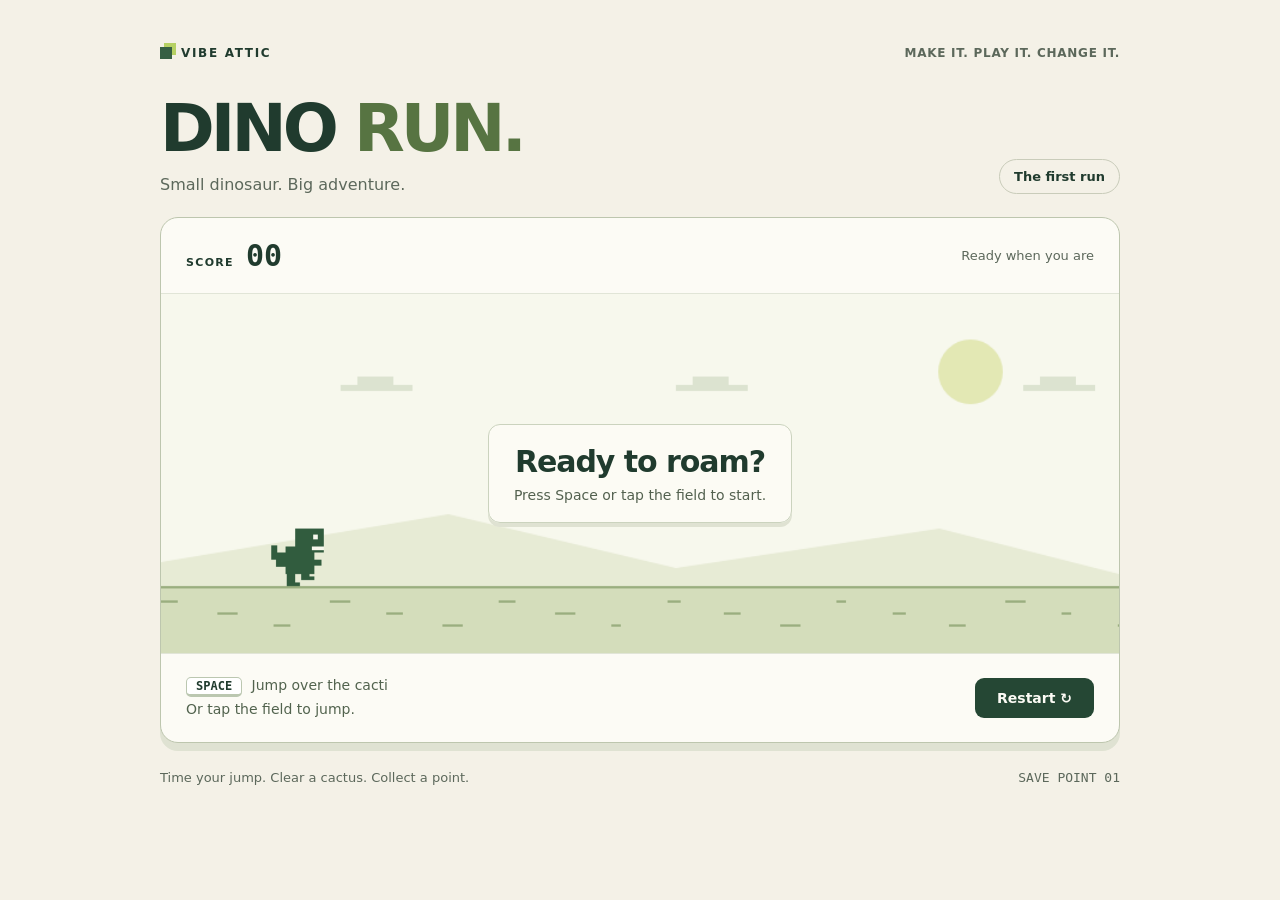
==== checkpoints/01-baseline.html @ b9584989 "checkpoints" ====
<!doctype html>
<html lang="en">
<head>
  <meta charset="utf-8">
  <meta name="viewport" content="width=device-width, initial-scale=1">
  <meta name="color-scheme" content="light">
  <title>Dino Run — The first run</title>
  <!--
  Vibe Attic workshop save point 01: The first run.
  Prepared reference implementation, not an M1/local-model benchmark result.
  Suggested request: Make a dinosaur game. Press Space to jump over cacti. If I hit a cactus, the game ends. Give me a point for each cactus I pass and a button to play again.
  Baseline rules from the workshop project instructions.
  Self-contained: all styles, drawings, and game logic are in this file.
  Change CONFIG near the start of the script, save, then refresh to experiment.
  -->
  <style>
    :root { color-scheme: light; font-family: ui-sans-serif, system-ui, -apple-system, sans-serif; color: #203b2e; background: #f4f1e7; }
    * { box-sizing: border-box; }
    body { margin: 0; min-height: 100svh; padding: 46px 24px 28px; }
    main { max-width: 960px; margin: auto; }
    .masthead { display: flex; justify-content: space-between; gap: 16px; align-items: center; margin-bottom: 36px; font-size: 12px; font-weight: 750; letter-spacing: .14em; text-transform: uppercase; }
    .brand { display: flex; align-items: center; gap: 9px; }
    .brand-dot { width: 12px; height: 12px; background: #365f43; box-shadow: 4px -4px 0 #b6d164; }
    .edition { color: #5c685b; letter-spacing: .06em; }
    .intro { display: flex; align-items: end; justify-content: space-between; gap: 24px; margin-bottom: 23px; }
    h1 { margin: 0; font-size: clamp(40px, 7vw, 66px); line-height: 1; letter-spacing: -.06em; font-weight: 850; }
    h1 span { color: #577442; }
    .subtitle { margin: 13px 0 0; color: #5c685b; font-size: 16px; }
    .stage { padding: 9px 14px; border: 1px solid #c9ccba; border-radius: 100px; font-size: 13px; font-weight: 650; white-space: nowrap; }
    .game { overflow: hidden; border: 1px solid #bdc6ae; border-radius: 18px; background: #fcfbf5; box-shadow: 0 8px 0 #dfe2d2; }
    .toolbar { display: flex; align-items: center; justify-content: space-between; gap: 12px; padding: 20px 25px; border-bottom: 1px solid #e1e5d7; }
    .scoreboard { display: flex; align-items: baseline; gap: 12px; }
    .score-label { font-size: 11px; font-weight: 750; letter-spacing: .12em; }
    #score { font: 750 30px ui-monospace, monospace; font-variant-numeric: tabular-nums; }
    .status { font-size: 13px; color: #5c685b; }
    #speed { font-size: 13px; font-weight: 650; }
    .playfield { position: relative; background: #f7f8ed; }
    canvas { display: block; width: 100%; height: auto; aspect-ratio: 8 / 3; touch-action: manipulation; cursor: pointer; }
    .overlay { position: absolute; inset: 0; display: grid; place-content: center; text-align: center; pointer-events: none; padding: 16px; }
    .overlay[hidden] { display: none; }
    .message { padding: 19px 25px; background: #fcfbf5f2; border: 1px solid #cbd3be; border-radius: 12px; box-shadow: 0 4px 0 #dfe2d2; }
    .message strong { display: block; font-size: clamp(20px, 4vw, 30px); letter-spacing: -.035em; }
    .message p { margin: 8px 0 0; font-size: 14px; color: #53614f; }
    .controls { display: flex; align-items: center; justify-content: space-between; flex-wrap: wrap; gap: 16px; padding: 20px 25px; border-top: 1px solid #e1e5d7; }
    .hint { color: #52634e; font-size: 14px; line-height: 1.7; margin: 0; }
    kbd { display: inline-block; padding: 1px 9px; margin-right: 5px; border: 1px solid #bbc7b0; border-bottom-width: 3px; border-radius: 5px; font: 650 12px ui-monospace, monospace; color: #203b2e; background: white; }
    button { border: 0; border-radius: 9px; background: #254734; color: #fcfbf5; padding: 12px 22px; font-size: 14px; font-weight: 650; font-family: inherit; cursor: pointer; }
    button:hover { background: #3c6241; }
    button:focus-visible, input:focus-visible, canvas:focus-visible { outline: 3px solid #80953d; outline-offset: 4px; }
    .mode { display: flex; gap: 9px; align-items: center; font-size: 14px; }
    .mode input { width: 18px; height: 18px; accent-color: #365f43; }
    .mode:has(input:disabled) { opacity: .65; }
    .footer { margin-top: 25px; display: flex; justify-content: space-between; gap: 20px; color: #5c685b; font-size: 13px; line-height: 1.6; }
    .footer p { margin: 0; }
    .footer .number { font-family: ui-monospace, monospace; white-space: nowrap; }
    @media (max-width: 560px) {
      body { padding: 24px 14px; }
      .masthead { margin-bottom: 26px; font-size: 10px; }
      .intro { align-items: start; flex-direction: column; gap: 16px; }
      .toolbar, .controls { padding: 15px; }
      .toolbar { flex-wrap: wrap; }
      .footer { flex-direction: column; gap: 5px; }
      .message { padding: 12px 17px; }
      .message p { font-size: 12px; }
    }
  </style>
</head>
<body>
  <main>
    <header class="masthead"><div class="brand"><span class="brand-dot" aria-hidden="true"></span>Vibe Attic</div><span class="edition">Make it. Play it. Change it.</span></header>
    <section class="intro" aria-label="Game title"><div><h1>DINO <span>RUN.</span></h1><p class="subtitle">Small dinosaur. Big adventure.</p></div><span class="stage">The first run</span></section>
    <section class="game" aria-label="Dinosaur runner">
      <div class="toolbar"><div class="scoreboard"><span class="score-label">SCORE</span><output id="score" aria-label="Score">00</output></div><span class="status" id="status" role="status">Ready when you are</span></div>
      <div class="playfield">
        <canvas id="game" width="800" height="300" tabindex="0" aria-label="Dinosaur runner. Press Space or tap to jump." aria-describedby="instructions">Use a browser with canvas support to play this game.</canvas>
        <div class="overlay" id="overlay"><div class="message"><strong id="message-title">Ready to roam?</strong><p id="message-detail">Press Space or tap the field to start.</p></div></div>
      </div>
      <div class="controls">
        <p class="hint" id="instructions"><kbd>SPACE</kbd> Jump over the cacti<br>Or tap the field to jump.</p>
        
        <button id="restart" type="button">Restart ↻</button>
      </div>
    </section>
    <footer class="footer"><p>Time your jump. Clear a cactus. Collect a point.</p><p class="number">SAVE POINT 01</p></footer>
  </main>
  <script>
'use strict';

// EXPERIMENT HERE: change one number, save, and refresh the browser.
const CONFIG = {
  runSpeed: 300,           // Pixels per second.
  jumpSpeed: 650,          // Positive strength; jumping moves UP (negative velocity).
  gravity: 2000,          // Acceleration DOWN, in pixels per second squared.
  minObstacleGap: 1.4,    // Seconds between cacti.
  maxObstacleGap: 2.0,
  showHitboxes: false     // Reveal the rectangles used to detect collisions.
};

const canvas = document.getElementById('game');
const ctx = canvas.getContext('2d');
const scoreLabel = document.getElementById('score');
const statusLabel = document.getElementById('status');
const overlay = document.getElementById('overlay');
const messageTitle = document.getElementById('message-title');
const messageDetail = document.getElementById('message-detail');

const GROUND = 244;
const dino = { x: 92, y: GROUND - 48, width: 44, height: 48, velocityY: 0 };
const state = { mode: 'ready', score: 0, obstacles: [], spawnTimer: 1.0, distance: 0 };
let lastTime = null;

function updateHud() {
  scoreLabel.textContent = String(state.score).padStart(2, '0');
  statusLabel.textContent = state.mode === 'ready' ? 'Ready when you are' : state.mode === 'running' ? 'Keep going!' : 'Try another run';
  
  
  overlay.hidden = state.mode === 'running';
  messageTitle.textContent = state.mode === 'gameover' ? 'A prickly ending!' : 'Ready to roam?';
  messageDetail.textContent = state.mode === 'gameover' ? 'You passed ' + state.score + (state.score === 1 ? ' cactus.' : ' cacti.') + ' Press Restart to try again.' : 'Press Space or tap the field to start.';
}

function restart() {
  state.mode = 'ready';
  state.score = 0;
  state.obstacles = [];
  state.spawnTimer = 1.0;
  state.distance = 0;
  
  dino.y = GROUND - dino.height;
  dino.velocityY = 0;
  lastTime = null;
  updateHud();
}

// INPUT: each new key press requests one jump.
function jump() {
  if (state.mode === 'gameover') return;
  if (state.mode === 'ready') {
    state.mode = 'running';
    updateHud();
  }
  if (dino.y + dino.height < GROUND) return;
  dino.velocityY = -CONFIG.jumpSpeed;
}

window.addEventListener('keydown', event => {
  if (event.code !== 'Space' || event.target.tagName === 'INPUT') return;
  event.preventDefault();
  if (!event.repeat) jump();
});
canvas.addEventListener('pointerdown', event => {
  if (event.button !== 0) return;
  canvas.focus({ preventScroll: true });
  jump();
});
document.getElementById('restart').addEventListener('click', () => {
  restart();
  canvas.focus({ preventScroll: true });
});

// COLLISION: two rectangles touch when their horizontal and vertical ranges overlap.
function overlaps(a, b) {
  return a.x < b.x + b.width && a.x + a.width > b.x &&
    a.y < b.y + b.height && a.y + a.height > b.y;
}

function update(seconds) {
  if (state.mode !== 'running') return;
  const speed = CONFIG.runSpeed;
  const gravity = CONFIG.gravity;

  // JUMP: speed changes position; gravity changes speed.
  dino.y += dino.velocityY * seconds + 0.5 * gravity * seconds * seconds;
  dino.velocityY += gravity * seconds;
  if (dino.y + dino.height >= GROUND) {
    dino.y = GROUND - dino.height;
    dino.velocityY = 0;
    
  }

  state.distance += speed * seconds;
  state.spawnTimer -= seconds;
  if (state.spawnTimer <= 0) {
    state.obstacles.push({ x: canvas.width + 12, y: GROUND - 42, width: 28, height: 42, passed: false });
    state.spawnTimer = CONFIG.minObstacleGap + Math.random() * (CONFIG.maxObstacleGap - CONFIG.minObstacleGap);
  }

  for (const cactus of state.obstacles) {
    cactus.x -= speed * seconds;
    if (overlaps(dino, cactus)) {
      state.mode = 'gameover';
      updateHud();
      return;
    }
    if (!cactus.passed && cactus.x + cactus.width < dino.x) {
      cactus.passed = true;
      state.score += 1;
      updateHud();
    }
  }
  state.obstacles = state.obstacles.filter(cactus => cactus.x + cactus.width >= 0);
}

// DRAWING: pictures follow the game state. They don't decide the rules.
function drawDinosaur() {
  const x = dino.x, y = Math.round(dino.y);
  ctx.fillStyle = '#315c3e';
  ctx.fillRect(x + 20, y, 24, 20);       // Head.
  ctx.fillRect(x + 12, y + 15, 24, 23); // Body.
  ctx.fillRect(x + 4, y + 20, 12, 12);  // Tail.
  ctx.fillRect(x, y + 14, 5, 12);
  ctx.fillRect(x + 31, y + 26, 11, 5);  // Arm.
  const stride = state.mode === 'running' && dino.velocityY === 0 ? Math.floor(state.distance / 26) % 2 : 0;
  ctx.fillRect(x + 13, y + 36, 7, stride ? 7 : 12);
  ctx.fillRect(x + 25, y + 36, 7, stride ? 12 : 7);
  ctx.fillRect(x + 13, y + (stride ? 40 : 45), 11, 3);
  ctx.fillRect(x + 25, y + (stride ? 45 : 40), 11, 3);
  ctx.fillStyle = '#f7f8ed';
  ctx.fillRect(x + 35, y + 5, 4, 4);
  ctx.fillRect(x + 34, y + 15, 10, 3);
}

function drawCactus(cactus) {
  const x = Math.round(cactus.x), y = cactus.y;
  ctx.fillStyle = '#62854b';
  ctx.fillRect(x + 10, y, 9, 42);
  ctx.fillRect(x, y + 12, 6, 15);
  ctx.fillRect(x, y + 23, 12, 6);
  ctx.fillRect(x + 22, y + 7, 6, 17);
  ctx.fillRect(x + 16, y + 20, 12, 6);
  ctx.fillStyle = '#86a264';
  ctx.fillRect(x + 12, y + 4, 2, 34);
}

function draw() {
  ctx.fillStyle = '#f7f8ed';
  ctx.fillRect(0, 0, canvas.width, canvas.height);
  ctx.fillStyle = '#e3e8b4';
  ctx.beginPath(); ctx.arc(676, 65, 27, 0, Math.PI * 2); ctx.fill();
  ctx.fillStyle = '#dce3d0';
  for (const baseX of [220, 500, 790]) {
    const x = ((baseX - state.distance * 0.13) % 1000 + 1000) % 1000 - 70;
    ctx.fillRect(x, 76, 60, 5); ctx.fillRect(x + 14, 69, 30, 7);
  }

  ctx.save();
  // Follow very high jumps so the dinosaur stays visible in Moon/double-jump mode.
  ctx.translate(0, Math.max(0, 24 - dino.y));
  ctx.fillStyle = '#e7ebd5';
  ctx.beginPath(); ctx.moveTo(0, GROUND); ctx.lineTo(0, GROUND - 20);
  ctx.lineTo(240, GROUND - 60); ctx.lineTo(430, GROUND - 15);
  ctx.lineTo(650, GROUND - 48); ctx.lineTo(800, GROUND - 10);
  ctx.lineTo(800, GROUND); ctx.fill();
  ctx.fillStyle = '#d4ddbb';
  ctx.fillRect(0, GROUND, canvas.width, canvas.height);
  ctx.fillStyle = '#9aae7f';
  ctx.fillRect(0, GROUND, canvas.width, 2);
  for (let i = 0; i < 24; i++) {
    const x = ((i * 47 - state.distance) % 846 + 846) % 846;
    ctx.fillRect(x, GROUND + 12 + (i % 3) * 10, 8 + (i % 4) * 3, 2);
  }
  drawDinosaur();
  for (const cactus of state.obstacles) drawCactus(cactus);
  if (CONFIG.showHitboxes) {
    ctx.strokeStyle = '#c83b44'; ctx.lineWidth = 1.5;
    for (const box of [dino, ...state.obstacles]) ctx.strokeRect(box.x, box.y, box.width, box.height);
  }
  ctx.restore();
}

// ONE LOOP: update the world, draw it, then ask for another animation frame.
function frame(time) {
  const seconds = lastTime === null ? 0 : Math.min(Math.max((time - lastTime) / 1000, 0), 0.05);
  lastTime = time;
  update(seconds);
  draw();
  requestAnimationFrame(frame);
}

restart();
draw();
requestAnimationFrame(frame);
  </script>
</body>
</html>
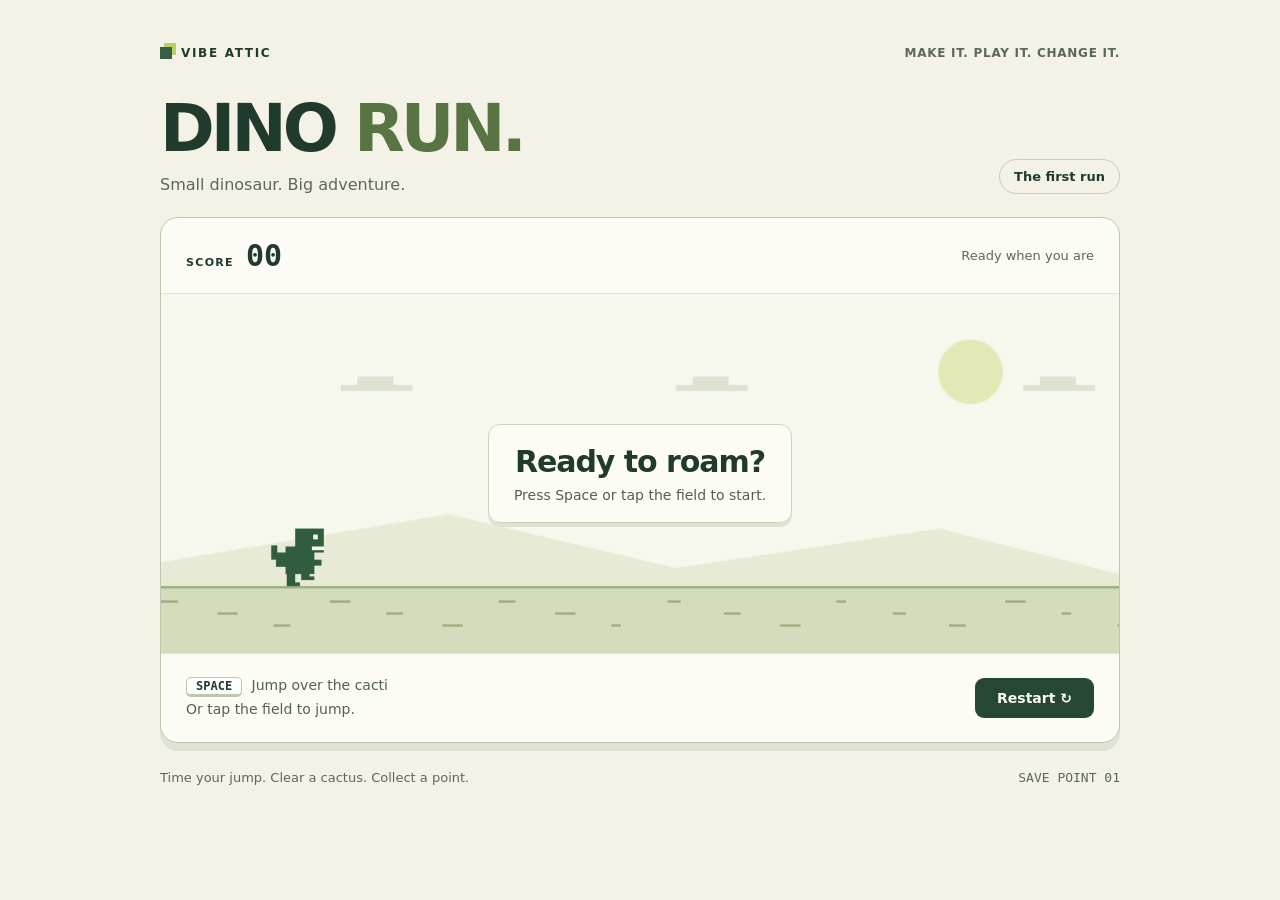
==== commit ff5c63ac: "Shorten the kids' prompts to one sentence The build and feature prompts took too long for kids to ty" ====
--- a/checkpoints/01-baseline.html
+++ b/checkpoints/01-baseline.html
@@ -8,7 +8,7 @@
   <!--
   Vibe Attic workshop save point 01: The first run.
   Prepared reference implementation, not an M1/local-model benchmark result.
-  Suggested request: Make a dinosaur game. Press Space to jump over cacti. If I hit a cactus, the game ends. Give me a point for each cactus I pass and a button to play again.
+  Suggested request: Make a dinosaur game where I jump over cacti.
   Baseline rules from the workshop project instructions.
   Self-contained: all styles, drawings, and game logic are in this file.
   Change CONFIG near the start of the script, save, then refresh to experiment.
